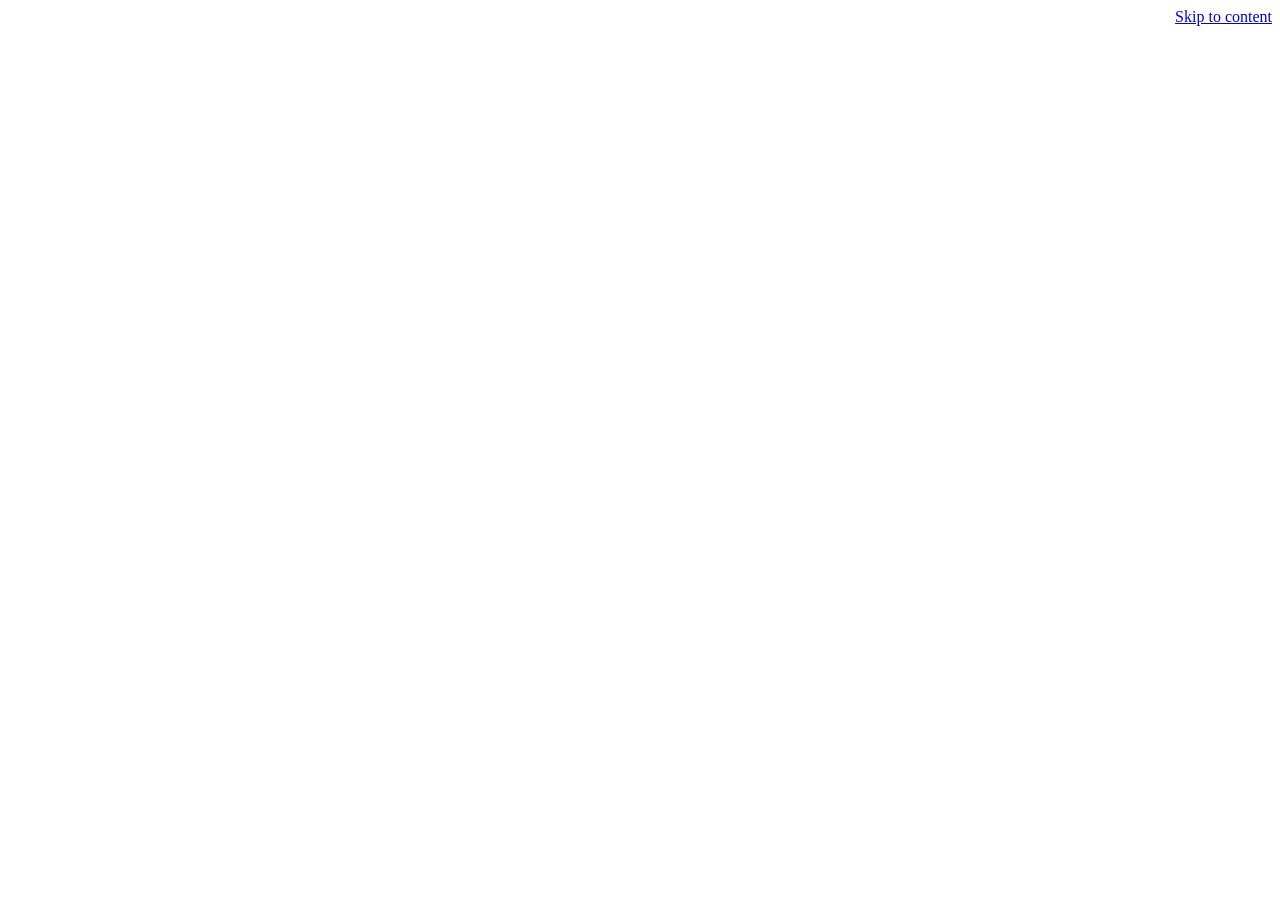
==== about.html @ e3c92137 "Add about.html" ====
<!doctype html>
<html lang="ar" dir="rtl">
<head>
<meta charset="utf-8">
<meta name="viewport" content="width=device-width, initial-scale=1">
<title>About Us | من نحن</title>
<meta name="description" content="Medicine Club at Prince Sultan University — a student-led community for medical learning, professional growth, volunteering, research and innovation.">
<meta name="theme-color" content="#0E0056">
<link rel="icon" href="assets/mc-logo-color.png">
<link rel="stylesheet" href="assets/styles.css">
</head>
<body data-page="about">
<a class="skip-link" href="#main">Skip to content</a>
<div id="header"></div>
<main id="main" tabindex="-1"></main>
<div id="footer"></div>
<script src="assets/config.js"></script>
<script src="assets/site.js"></script>
</body>
</html>
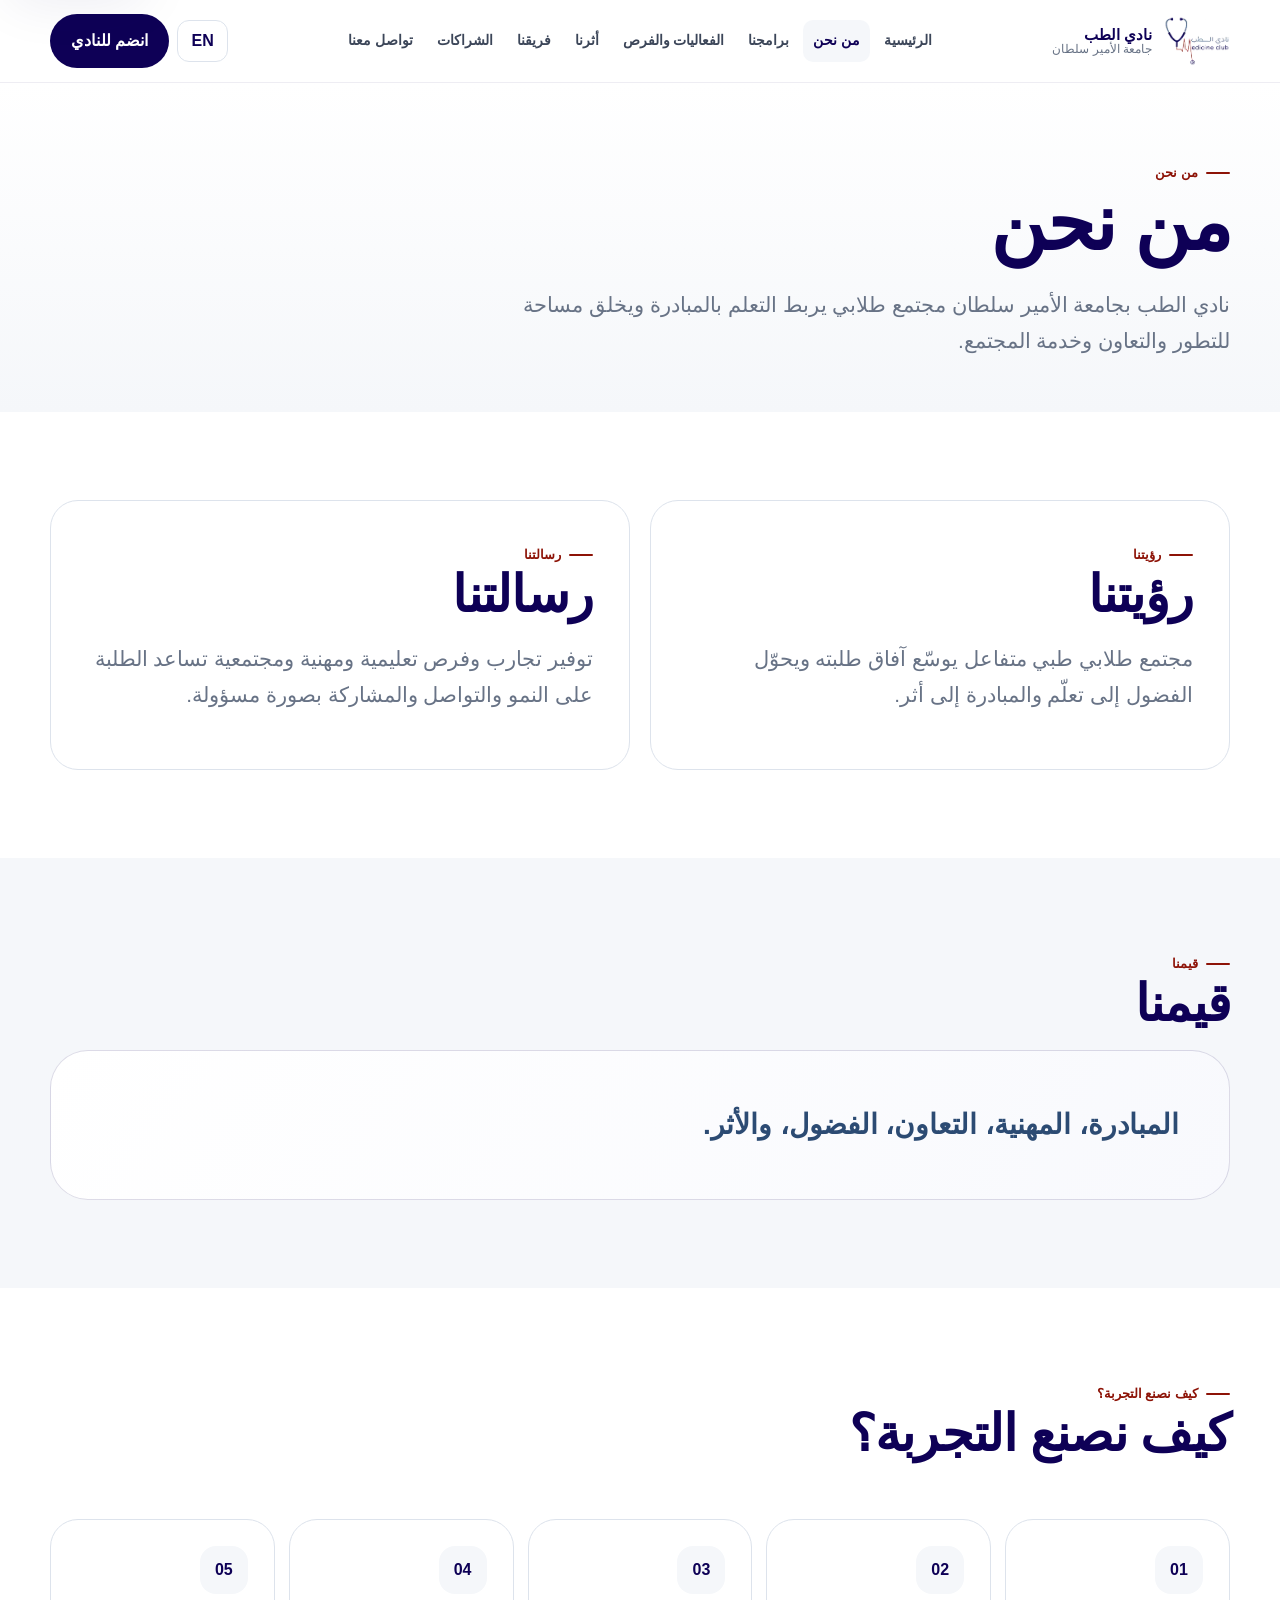
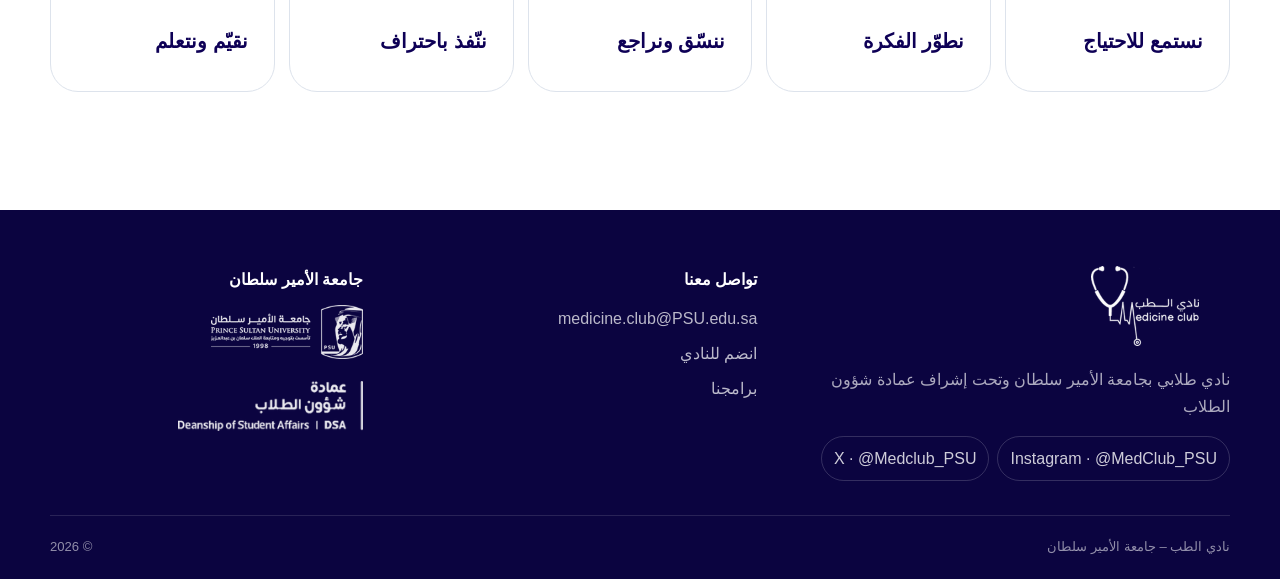
==== commit 8604bc37: "Use final logo assets and metadata" ====
--- a/about.html
+++ b/about.html
@@ -4,9 +4,9 @@
 <meta charset="utf-8">
 <meta name="viewport" content="width=device-width, initial-scale=1">
 <title>About Us | من نحن</title>
-<meta name="description" content="Medicine Club at Prince Sultan University — a student-led community for medical learning, professional growth, volunteering, research and innovation.">
+<meta name="description" content="Medicine Club at Prince Sultan University — a student-led community for medical learning, professional growth, volunteering and community impact.">
 <meta name="theme-color" content="#0E0056">
-<link rel="icon" href="assets/mc-logo-color.png">
+<link rel="icon" type="image/webp" href="assets/mc-logo-color.webp">
 <link rel="stylesheet" href="assets/styles.css">
 </head>
 <body data-page="about">
--- a/assets/styles.css
+++ b/assets/styles.css
@@ -0,0 +1,196 @@
+
+:root{
+  --indigo:#0E0056;--blue:#2C4B73;--red:#8D1307;--ink:#111827;--muted:#687386;
+  --mist:#F5F7FA;--white:#fff;--line:#DDE3EC;--soft:#EEF2F7;--radius:28px;
+  --shadow:0 18px 55px rgba(14,0,86,.09);--shadow2:0 12px 32px rgba(14,0,86,.12);
+  --container:min(1180px,calc(100% - 40px));--ease:cubic-bezier(.2,.8,.2,1)
+}
+*{box-sizing:border-box}
+html{scroll-behavior:smooth}
+body{margin:0;background:#fff;color:var(--ink);font-family:"Montserrat","Segoe UI",Tahoma,Arial,sans-serif;line-height:1.7;-webkit-font-smoothing:antialiased}
+html[dir="rtl"] body{font-family:"Arial","Tahoma","Segoe UI",sans-serif}
+a{color:inherit;text-decoration:none}
+img{max-width:100%;display:block}
+button,input,select,textarea{font:inherit}
+button,a{ -webkit-tap-highlight-color:transparent}
+.skip-link{position:fixed;top:10px;left:10px;z-index:9999;background:#fff;color:var(--indigo);padding:10px 14px;border-radius:12px;transform:translateY(-160%);box-shadow:var(--shadow)}
+.skip-link:focus{transform:none}
+.container{width:var(--container);margin-inline:auto}
+.section{padding:88px 0}
+.section-sm{padding:56px 0}
+.eyebrow{display:inline-flex;align-items:center;gap:8px;color:var(--red);font-weight:800;font-size:.82rem;letter-spacing:.07em;text-transform:uppercase}
+html[dir="rtl"] .eyebrow{letter-spacing:0}
+.eyebrow:before{content:"";width:24px;height:2px;background:currentColor;border-radius:99px}
+h1,h2,h3,p{margin-top:0}
+h1{font-size:clamp(2.7rem,6vw,5.4rem);line-height:1.03;letter-spacing:-.045em;margin-bottom:24px;color:var(--indigo)}
+html[dir="rtl"] h1{letter-spacing:-.025em}
+h2{font-size:clamp(2rem,4vw,3.5rem);line-height:1.12;letter-spacing:-.035em;color:var(--indigo);margin-bottom:18px}
+html[dir="rtl"] h2{letter-spacing:-.015em}
+h3{font-size:1.25rem;line-height:1.35;color:var(--indigo);margin-bottom:10px}
+.lead{font-size:clamp(1.08rem,1.8vw,1.3rem);color:var(--muted);max-width:760px}
+.muted{color:var(--muted)}
+.center{text-align:center}
+.center .lead{margin-inline:auto}
+.kicker{font-size:.9rem;font-weight:800;color:var(--blue)}
+.btn{display:inline-flex;align-items:center;justify-content:center;gap:10px;min-height:50px;padding:12px 20px;border-radius:999px;border:1px solid transparent;font-weight:800;transition:transform .25s var(--ease),box-shadow .25s var(--ease),background .25s,color .25s,border-color .25s;cursor:pointer}
+.btn:hover,.btn:focus-visible{transform:translateY(-2px);box-shadow:0 10px 24px rgba(14,0,86,.15)}
+.btn-primary{background:var(--indigo);color:#fff}
+.btn-primary:hover{background:#18006f}
+.btn-secondary{background:#fff;color:var(--indigo);border-color:rgba(14,0,86,.18)}
+.btn-ghost{color:var(--indigo);padding-inline:10px}
+.btn-arrow{font-size:1.15em;transition:transform .2s}
+html[dir="rtl"] .btn:hover .btn-arrow{transform:translateX(-4px)}
+html[dir="ltr"] .btn:hover .btn-arrow{transform:translateX(4px)}
+.actions{display:flex;gap:12px;flex-wrap:wrap;align-items:center}
+.site-header{position:sticky;top:0;z-index:1000;background:rgba(255,255,255,.88);backdrop-filter:blur(18px);border-bottom:1px solid rgba(14,0,86,.07)}
+.nav{height:82px;display:flex;align-items:center;gap:24px}
+.brand{display:flex;align-items:center;gap:12px;flex:0 0 auto}
+.brand img{height:50px;width:auto;object-fit:contain}
+.brand-copy{display:flex;flex-direction:column;line-height:1.15}
+.brand-copy strong{color:var(--indigo);font-size:.95rem}
+.brand-copy span{color:var(--muted);font-size:.72rem}
+.nav-links{display:flex;gap:4px;align-items:center;margin-inline:auto}
+.nav-link{padding:9px 10px;border-radius:10px;font-weight:700;font-size:.86rem;color:#3c4659;transition:.2s}
+.nav-link:hover,.nav-link.active{background:var(--mist);color:var(--indigo)}
+.nav-actions{display:flex;align-items:center;gap:8px}
+.lang-btn,.menu-btn{border:1px solid var(--line);background:#fff;color:var(--indigo);height:42px;padding:0 13px;border-radius:12px;font-weight:800;cursor:pointer}
+.menu-btn{width:44px;padding:0;display:none}
+.mobile-panel{display:none;padding:0 0 20px}
+.mobile-panel.open{display:grid;gap:6px}
+.mobile-panel .nav-link{display:block;padding:12px}
+.hero{position:relative;overflow:hidden;padding:92px 0 76px;background:
+ radial-gradient(circle at 90% 5%,rgba(44,75,115,.12),transparent 30%),
+ radial-gradient(circle at 10% 92%,rgba(141,19,7,.07),transparent 28%),
+ linear-gradient(180deg,#fff,#fbfcff)}
+.hero:after{content:"";position:absolute;inset:auto -15% -55% auto;width:540px;height:540px;border:1px solid rgba(14,0,86,.08);border-radius:50%;box-shadow:0 0 0 65px rgba(14,0,86,.025),0 0 0 130px rgba(14,0,86,.018)}
+.hero-grid{display:grid;grid-template-columns:1.22fr .78fr;gap:70px;align-items:center}
+.hero h1 span{color:var(--red)}
+.hero-copy p{margin-bottom:28px}
+.hero-art{position:relative;min-height:430px}
+.orbit{position:absolute;inset:15px;border:1px solid rgba(14,0,86,.14);border-radius:50%;animation:spin 30s linear infinite}
+.orbit:before,.orbit:after{content:"";position:absolute;width:14px;height:14px;background:var(--red);border-radius:50%}
+.orbit:before{top:15%;left:8%}.orbit:after{right:8%;bottom:18%;background:var(--blue)}
+.hero-card{position:absolute;inset:58px 32px;background:var(--indigo);border-radius:44px;color:#fff;padding:42px;box-shadow:0 30px 80px rgba(14,0,86,.28);display:flex;flex-direction:column;justify-content:flex-end;overflow:hidden}
+.hero-card:before{content:"";position:absolute;width:240px;height:240px;border:1px solid rgba(255,255,255,.18);border-radius:50%;top:-80px;right:-65px;box-shadow:0 0 0 38px rgba(255,255,255,.035)}
+.hero-card .mark{font-size:5rem;line-height:1;font-weight:900;opacity:.16;position:absolute;top:28px;inset-inline-start:32px}
+.hero-card h3{color:#fff;font-size:1.6rem}
+.hero-card p{color:rgba(255,255,255,.77);margin-bottom:0}
+@keyframes spin{to{transform:rotate(360deg)}}
+.section-head{display:flex;justify-content:space-between;gap:40px;align-items:flex-end;margin-bottom:38px}
+.section-head>div:first-child{max-width:760px}
+.cards{display:grid;grid-template-columns:repeat(3,1fr);gap:20px}
+.card,.panel,.feature,.contact-card,.benefit,.timeline-item{position:relative;overflow:hidden;border:1px solid var(--line);background:#fff;border-radius:var(--radius);transition:transform .32s var(--ease),box-shadow .32s var(--ease),border-color .32s,opacity .25s}
+.card:before,.panel:before,.contact-card:before,.benefit:before{content:"";position:absolute;inset:0;pointer-events:none;background:radial-gradient(380px circle at var(--mx,50%) var(--my,50%),rgba(14,0,86,.055),transparent 50%);opacity:0;transition:opacity .25s}
+.card:hover:before,.panel:hover:before,.contact-card:hover:before,.benefit:hover:before{opacity:1}
+.card:hover,.panel:hover,.contact-card:hover,.benefit:hover{transform:translateY(-6px);box-shadow:var(--shadow2);border-color:rgba(14,0,86,.18)}
+.card{padding:32px;min-height:285px}
+.card-icon{width:62px;height:62px;border-radius:20px;background:var(--indigo);color:#fff;display:grid;place-items:center;font-size:1.2rem;font-weight:900;margin-bottom:46px;transition:transform .3s var(--ease),opacity .3s,box-shadow .3s}
+.card:nth-child(2) .card-icon{background:var(--blue)}
+.card:nth-child(3) .card-icon{background:var(--red)}
+.card-icon.number-focus{transform:scale(1.35);box-shadow:0 10px 28px rgba(14,0,86,.22)}
+.cards.has-number-focus .card-icon:not(.number-focus){transform:scale(.84);opacity:.5}
+.card p{color:var(--muted);margin-bottom:0}
+.card-link{display:inline-flex;margin-top:18px;color:var(--indigo);font-weight:800}
+.soft{background:var(--mist)}
+.dark{background:var(--indigo);color:#fff}
+.dark h2,.dark h3{color:#fff}.dark .lead,.dark .muted{color:rgba(255,255,255,.72)}
+.benefits{display:grid;grid-template-columns:repeat(4,1fr);gap:16px}
+.benefit{padding:24px;min-height:180px}
+.benefit .ico{font-size:1.8rem;margin-bottom:24px}
+.empty-state{border:1.5px dashed #cbd4e1;border-radius:32px;padding:52px;text-align:center;background:#fff}
+.empty-state h3{font-size:1.35rem}
+.metric-grid{display:grid;grid-template-columns:repeat(4,1fr);gap:16px}
+.metric{border:1px solid rgba(255,255,255,.16);border-radius:24px;padding:26px;background:rgba(255,255,255,.055);transition:.3s var(--ease)}
+.metric:hover{transform:translateY(-5px);background:rgba(255,255,255,.09)}
+.metric strong{display:block;font-size:2.3rem;color:#fff;line-height:1.2}
+.metric span{color:rgba(255,255,255,.65);font-size:.9rem}
+.cta{background:linear-gradient(135deg,var(--indigo),#1b0871);border-radius:42px;padding:54px;color:#fff;display:flex;justify-content:space-between;align-items:center;gap:34px;overflow:hidden;position:relative}
+.cta:after{content:"";position:absolute;width:300px;height:300px;border:1px solid rgba(255,255,255,.13);border-radius:50%;inset-inline-end:-80px;top:-140px}
+.cta h2{color:#fff;margin-bottom:8px}.cta p{color:rgba(255,255,255,.7);margin:0}
+.cta .btn-secondary{position:relative;z-index:2}
+.page-hero{padding:72px 0 54px;background:linear-gradient(180deg,#fff,var(--mist))}
+.page-hero .lead{margin-bottom:0}
+.two-col{display:grid;grid-template-columns:1fr 1fr;gap:20px}
+.panel{padding:36px}
+.value-box{border:1px solid rgba(14,0,86,.14);border-radius:38px;padding:50px;background:linear-gradient(125deg,#fff,#f8f9fd);font-size:clamp(1.35rem,2.2vw,1.85rem);font-weight:800;color:var(--blue)}
+.timeline{display:grid;grid-template-columns:repeat(5,1fr);gap:14px}
+.timeline-item{padding:26px}
+.timeline-num{display:inline-grid;place-items:center;width:48px;height:48px;border-radius:16px;background:var(--mist);color:var(--indigo);font-weight:900;margin-bottom:34px;transition:.3s var(--ease)}
+.timeline-num.number-focus{transform:scale(1.35);background:var(--indigo);color:#fff}
+.timeline.has-number-focus .timeline-num:not(.number-focus){transform:scale(.82);opacity:.5}
+.featured-grid{display:grid;grid-template-columns:1fr 1fr;gap:22px}
+.featured-card{border-radius:30px;overflow:hidden;border:1px solid var(--line);background:#fff;box-shadow:0 8px 26px rgba(14,0,86,.06);transition:.35s var(--ease)}
+.featured-card:hover{transform:translateY(-7px);box-shadow:var(--shadow2)}
+.featured-media{aspect-ratio:16/9;overflow:hidden;background:#e9edf4}
+.featured-media img{width:100%;height:100%;object-fit:cover;transition:transform .55s var(--ease)}
+.featured-card:hover img{transform:scale(1.045)}
+.featured-body{padding:26px}
+.featured-body .source{color:var(--red);font-weight:800;font-size:.82rem}
+.featured-body h3{margin:8px 0 8px}
+.featured-body p{color:var(--muted);margin:0}
+.featured-arrow{float:inline-end;color:var(--indigo);font-weight:900;font-size:1.2rem;transition:transform .25s}
+html[dir="rtl"] .featured-card:hover .featured-arrow{transform:translateX(-5px)}
+html[dir="ltr"] .featured-card:hover .featured-arrow{transform:translateX(5px)}
+.filters{display:flex;gap:12px;flex-wrap:wrap;margin-bottom:26px}
+.field{width:100%;border:1px solid var(--line);border-radius:16px;padding:13px 15px;background:#fff;color:var(--ink);outline:none;transition:border .2s,box-shadow .2s}
+.field:focus{border-color:var(--blue);box-shadow:0 0 0 4px rgba(44,75,115,.09)}
+.filters .field{max-width:280px}
+.team-grid{display:grid;grid-template-columns:repeat(3,1fr);gap:18px}
+.role-card{padding:28px;border-radius:26px;background:#fff;border:1px solid var(--line)}
+.role-card .role{color:var(--red);font-weight:800;font-size:.83rem;margin-bottom:8px}
+.role-card p{color:var(--muted);margin-bottom:0}
+.contact-grid{display:grid;grid-template-columns:repeat(3,1fr);gap:16px}
+.contact-card{padding:26px}
+.contact-card .ico{font-size:1.6rem;margin-bottom:22px}
+.contact-card span{display:block;color:var(--muted);font-size:.88rem}
+.contact-card strong{color:var(--indigo);overflow-wrap:anywhere}
+.form-grid{display:grid;grid-template-columns:1fr 1fr;gap:16px}
+.form-group{display:grid;gap:7px}
+.form-group.full{grid-column:1/-1}
+label{font-weight:800;color:#30394b}
+textarea.field{min-height:150px;resize:vertical}
+.notice{padding:16px 18px;border-radius:16px;background:#f7f7fb;color:var(--muted);font-size:.9rem}
+.site-footer{background:#0b0440;color:#fff;margin-top:30px}
+.footer-grid{display:grid;grid-template-columns:1.1fr .9fr .8fr;gap:42px;padding:56px 0 34px}
+.footer-club-logo{width:170px;max-height:80px;object-fit:contain;object-position:inherit;margin-bottom:20px}
+.footer-affiliation{color:rgba(255,255,255,.66);max-width:430px}
+.footer-title{font-weight:900;margin-bottom:12px}
+.footer-links{display:grid;gap:8px;color:rgba(255,255,255,.72)}
+.footer-links a:hover{color:#fff}
+.institutional-logos{display:flex;align-items:center;gap:22px;flex-wrap:wrap}
+.institutional-logos img{max-height:54px;max-width:185px;width:auto;object-fit:contain;filter:brightness(0) invert(1);opacity:.92}
+.footer-bottom{border-top:1px solid rgba(255,255,255,.12);padding:20px 0;color:rgba(255,255,255,.55);font-size:.82rem;display:flex;justify-content:space-between;gap:20px;flex-wrap:wrap}
+.reveal{opacity:0;transform:translateY(20px);transition:opacity .7s var(--ease),transform .7s var(--ease)}
+.reveal.is-visible{opacity:1;transform:none}
+.social-row{display:flex;gap:8px;flex-wrap:wrap}
+.social-chip{display:inline-flex;align-items:center;gap:8px;border:1px solid rgba(255,255,255,.17);padding:8px 12px;border-radius:999px;color:rgba(255,255,255,.8)}
+.social-chip:hover{color:#fff;background:rgba(255,255,255,.07)}
+@media(max-width:1080px){
+ .nav-links{display:none}.menu-btn{display:block}.nav{height:74px}.brand img{height:44px}
+ .hero-grid{grid-template-columns:1fr 1fr;gap:36px}
+ .cards,.team-grid{grid-template-columns:repeat(2,1fr)}
+ .benefits,.metric-grid{grid-template-columns:repeat(2,1fr)}
+ .timeline{grid-template-columns:repeat(3,1fr)}
+}
+@media(max-width:760px){
+ :root{--container:min(100% - 28px,1180px);--radius:22px}
+ .section{padding:62px 0}.section-sm{padding:42px 0}
+ .nav-actions .btn-primary{display:none}.brand-copy{display:none}
+ .hero{padding:64px 0 48px}.hero-grid{grid-template-columns:1fr}.hero-art{min-height:330px}.hero-card{inset:40px 24px;padding:30px;border-radius:32px}
+ .section-head{display:block}.section-head .btn{margin-top:18px}
+ .cards,.two-col,.featured-grid,.team-grid,.contact-grid,.form-grid{grid-template-columns:1fr}
+ .benefits,.metric-grid{grid-template-columns:1fr 1fr}
+ .timeline{grid-template-columns:1fr 1fr}
+ .cta{display:block;padding:38px 28px}.cta .actions{margin-top:24px}
+ .footer-grid{grid-template-columns:1fr;gap:28px}.institutional-logos img{max-width:150px}
+ .empty-state{padding:36px 20px}
+}
+@media(max-width:480px){
+ .benefits,.metric-grid,.timeline{grid-template-columns:1fr}
+ h1{font-size:2.65rem}.card{min-height:auto}.hero-art{min-height:285px}.hero-card{inset:30px 10px}
+ .nav{gap:10px}.lang-btn{padding:0 9px}
+}
+@media(prefers-reduced-motion:reduce){
+ *,*:before,*:after{animation:none!important;transition:none!important;scroll-behavior:auto!important}
+ .reveal{opacity:1;transform:none}
+}
